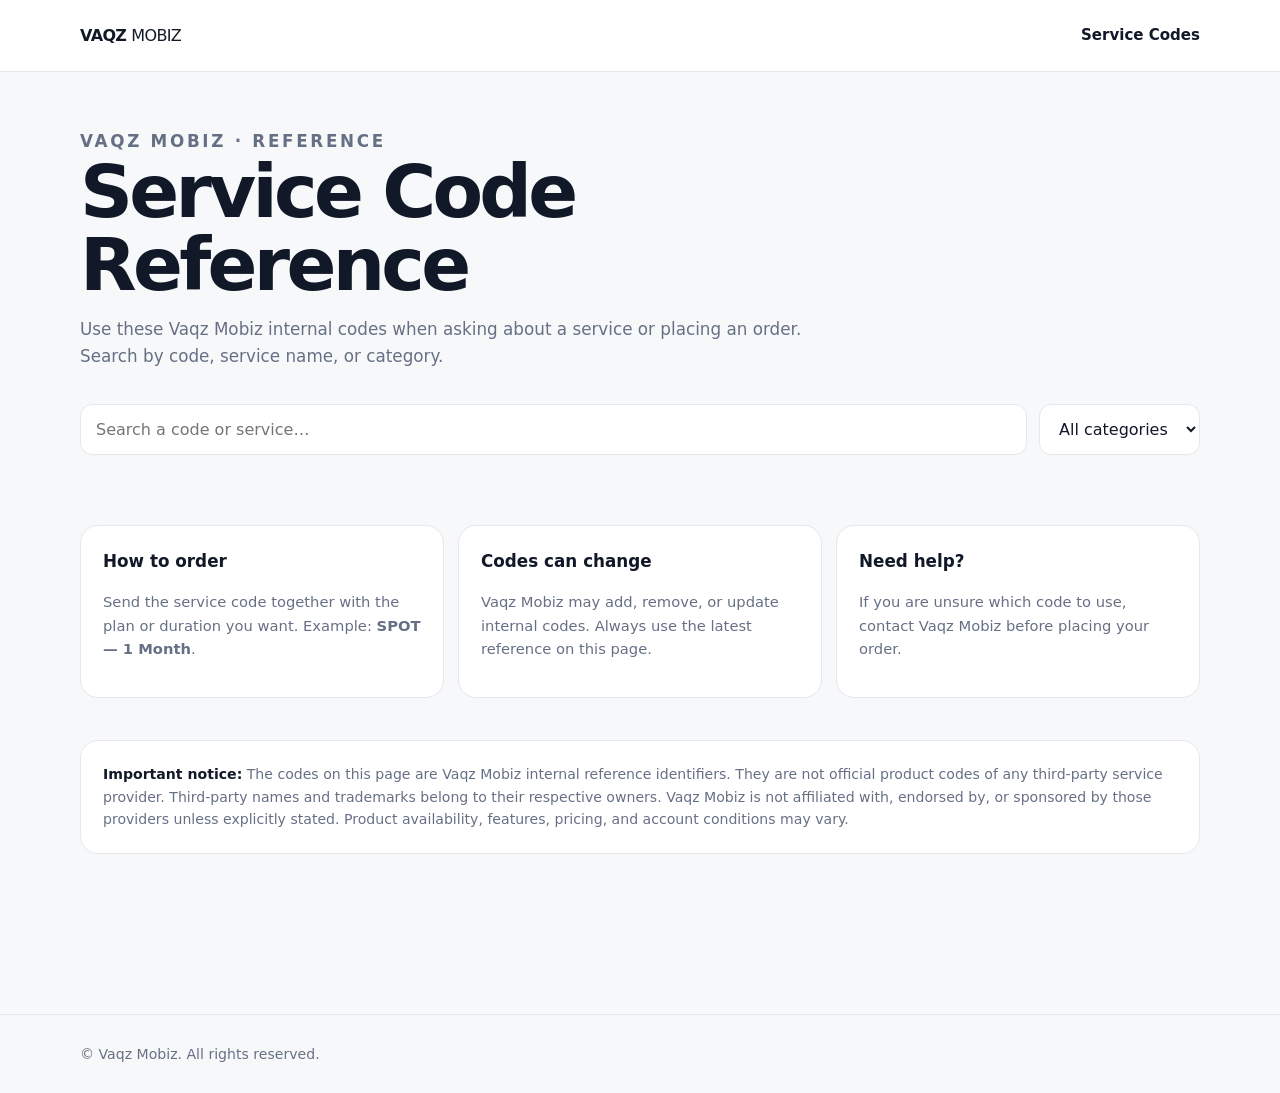
==== codes/index.html @ ef3b62f0 "Add Vaqz Mobiz service code reference page" ====
<!doctype html>
<html lang="en">
<head>
  <meta charset="utf-8">
  <meta name="viewport" content="width=device-width, initial-scale=1">
  <meta name="description" content="Vaqz Mobiz service code reference — a quick guide to internal product codes.">
  <title>Service Codes — Vaqz Mobiz</title>
  <link rel="stylesheet" href="../assets/css/style.css">
</head>
<body>
  <header class="site-header">
    <a class="brand" href="../" aria-label="Vaqz Mobiz home">VAQZ <span>MOBIZ</span></a>
    <nav aria-label="Primary navigation"><a href="./">Service Codes</a></nav>
  </header>

  <main class="container page">
    <section class="page-header">
      <p class="eyebrow">VAQZ MOBIZ · REFERENCE</p>
      <h1>Service Code Reference</h1>
      <p>Use these Vaqz Mobiz internal codes when asking about a service or placing an order. Search by code, service name, or category.</p>
    </section>

    <section aria-label="Service code search">
      <div class="toolbar">
        <input id="search" class="search" type="search" placeholder="Search a code or service…" autocomplete="off" aria-label="Search service codes">
        <select id="category" class="filter" aria-label="Filter by category">
          <option value="all">All categories</option>
        </select>
      </div>
      <p id="count" class="category" aria-live="polite"></p>
      <div id="codes" class="codes-grid" aria-live="polite"></div>
    </section>

    <section class="info-grid" aria-label="Customer information">
      <article class="info-card"><h2>How to order</h2><p>Send the service code together with the plan or duration you want. Example: <strong>SPOT — 1 Month</strong>.</p></article>
      <article class="info-card"><h2>Codes can change</h2><p>Vaqz Mobiz may add, remove, or update internal codes. Always use the latest reference on this page.</p></article>
      <article class="info-card"><h2>Need help?</h2><p>If you are unsure which code to use, contact Vaqz Mobiz before placing your order.</p></article>
    </section>

    <aside class="notice">
      <strong>Important notice:</strong> The codes on this page are Vaqz Mobiz internal reference identifiers. They are not official product codes of any third-party service provider. Third-party names and trademarks belong to their respective owners. Vaqz Mobiz is not affiliated with, endorsed by, or sponsored by those providers unless explicitly stated. Product availability, features, pricing, and account conditions may vary.
    </aside>
  </main>

  <footer class="site-footer"><div class="container">© <span id="year"></span> Vaqz Mobiz. All rights reserved.</div></footer>
  <script src="../assets/js/codes.js"></script>
</body>
</html>
---- assets/css/style.css ----
:root{--vm-bg:#f7f8fa;--vm-surface:#fff;--vm-text:#111827;--vm-muted:#667085;--vm-border:#e4e7ec;--vm-accent:#111827;--vm-accent-soft:#f0f1f3;--vm-radius:18px;--vm-max:1120px}*{box-sizing:border-box}html{scroll-behavior:smooth}body{margin:0;font-family:Inter,ui-sans-serif,system-ui,-apple-system,BlinkMacSystemFont,"Segoe UI",sans-serif;background:var(--vm-bg);color:var(--vm-text);line-height:1.6}a{color:inherit}.container{width:min(var(--vm-max),calc(100% - 32px));margin-inline:auto}.site-header{min-height:72px;display:flex;align-items:center;justify-content:space-between;gap:24px;padding:0 max(16px,calc((100vw - var(--vm-max))/2));background:rgba(255,255,255,.92);border-bottom:1px solid var(--vm-border);position:sticky;top:0;z-index:20;backdrop-filter:blur(12px)}.brand{text-decoration:none;font-weight:900;letter-spacing:-.04em}.brand span{font-weight:500}.site-header nav{display:flex;gap:20px}.site-header nav a{text-decoration:none;font-size:.94rem;font-weight:650}.site-header nav a:hover{opacity:.65}.hero{padding-block:clamp(72px,12vw,140px)}.eyebrow{margin:0 0 10px;font-size:.78rem;font-weight:800;letter-spacing:.16em}.hero h1{max-width:760px;margin:0;font-size:clamp(2.5rem,7vw,5.4rem);line-height:.98;letter-spacing:-.055em}.lead{max-width:680px;margin:24px 0 32px;color:var(--vm-muted);font-size:clamp(1rem,2vw,1.18rem)}.button{display:inline-flex;align-items:center;justify-content:center;min-height:48px;padding:0 20px;border-radius:999px;background:var(--vm-accent);color:#fff;text-decoration:none;font-weight:750}.site-footer{margin-top:80px;padding:28px 0;border-top:1px solid var(--vm-border);color:var(--vm-muted);font-size:.88rem}.page{padding:56px 0 80px}.page-header{max-width:760px;margin-bottom:34px}.page-header h1{margin:0 0 14px;font-size:clamp(2.4rem,6vw,4.6rem);line-height:1;letter-spacing:-.05em}.page-header p{margin:0;color:var(--vm-muted);font-size:1.05rem}.toolbar{display:grid;grid-template-columns:1fr auto;gap:12px;margin:28px 0}.search,.filter{min-height:50px;width:100%;background:var(--vm-surface);border:1px solid var(--vm-border);color:var(--vm-text);padding:12px 15px;border-radius:12px;font:inherit;outline:none}.search:focus,.filter:focus{border-color:#98a2b3;box-shadow:0 0 0 3px var(--vm-accent-soft)}.codes-grid{display:grid;grid-template-columns:repeat(3,1fr);gap:14px}.code-card{background:var(--vm-surface);border:1px solid var(--vm-border);border-radius:var(--vm-radius);padding:20px;transition:transform .18s,box-shadow .18s}.code-card:hover{transform:translateY(-2px);box-shadow:0 10px 28px rgba(16,24,40,.06)}.code{display:inline-flex;background:var(--vm-accent-soft);padding:5px 9px;border-radius:8px;font-weight:850;letter-spacing:.08em;font-size:.78rem}.code-card h2{font-size:1.1rem;margin:16px 0 5px}.category{color:var(--vm-muted);font-size:.85rem}.info-grid{display:grid;grid-template-columns:repeat(3,1fr);gap:14px;margin-top:42px}.info-card{border:1px solid var(--vm-border);background:var(--vm-surface);border-radius:var(--vm-radius);padding:22px}.info-card h2{margin-top:0;font-size:1.05rem}.info-card p{color:var(--vm-muted);font-size:.92rem}.notice{margin-top:42px;border:1px solid var(--vm-border);border-radius:var(--vm-radius);padding:22px;background:var(--vm-surface);color:var(--vm-muted);font-size:.88rem}.notice strong{color:var(--vm-text)}.empty{grid-column:1/-1;text-align:center;padding:45px;color:var(--vm-muted)}@media(max-width:800px){.codes-grid,.info-grid{grid-template-columns:repeat(2,1fr)}}@media(max-width:560px){.site-header{padding:0 12px}.hero{padding-block:72px 90px}.toolbar{grid-template-columns:1fr}.codes-grid,.info-grid{grid-template-columns:1fr}.page{padding-top:42px}.container{width:min(var(--vm-max),calc(100% - 24px))}}
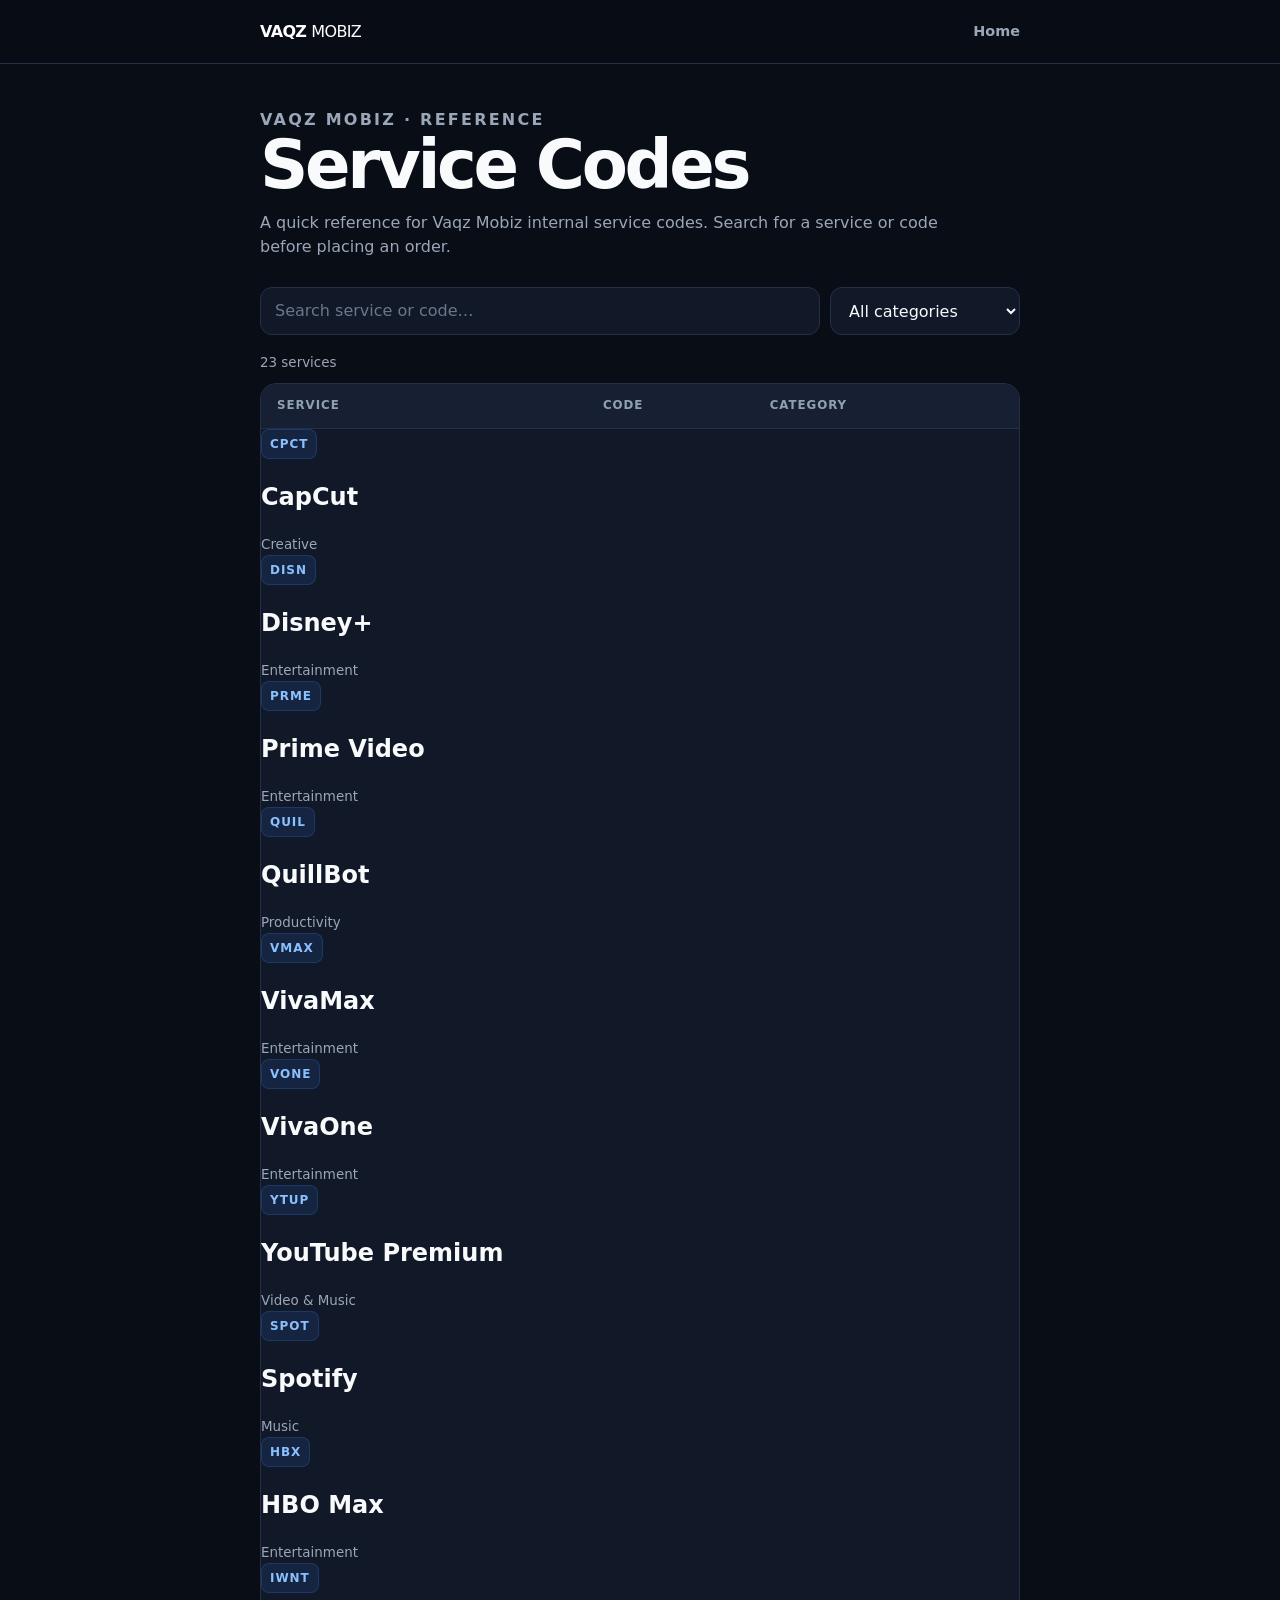
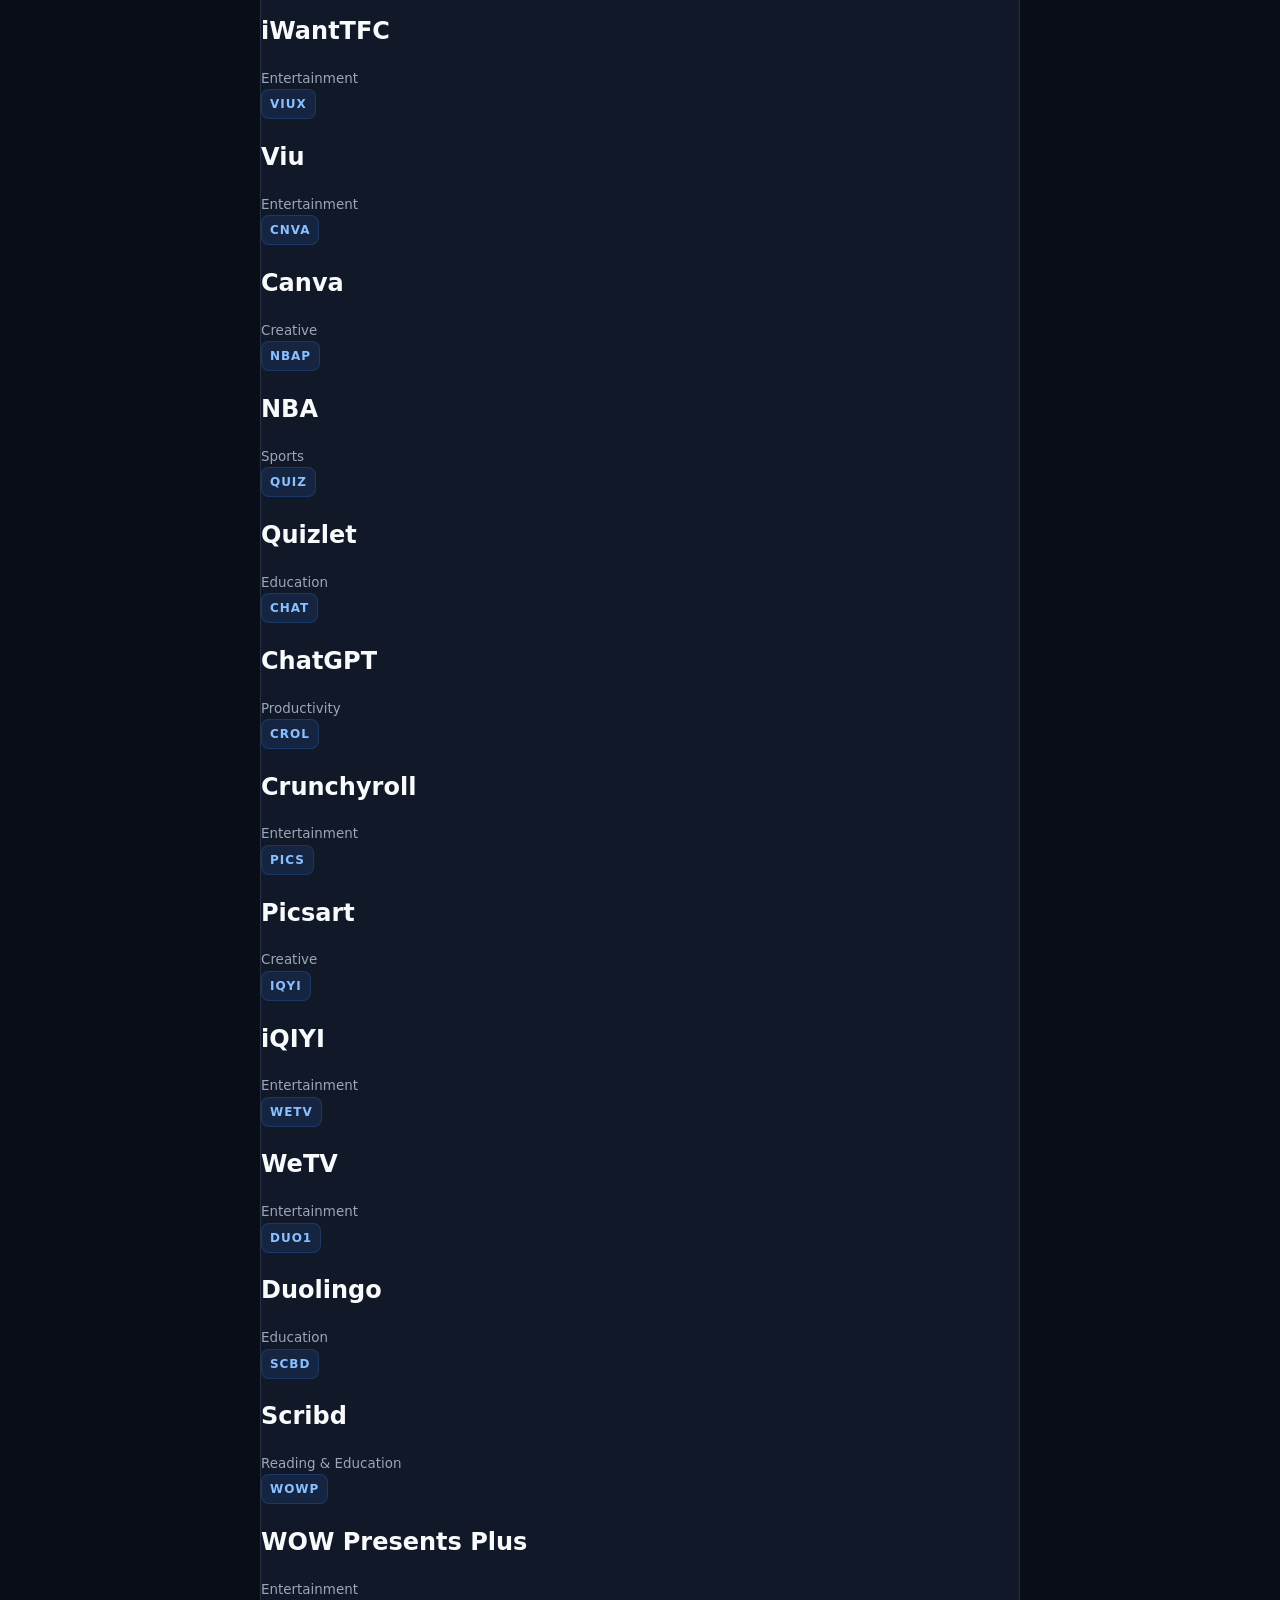
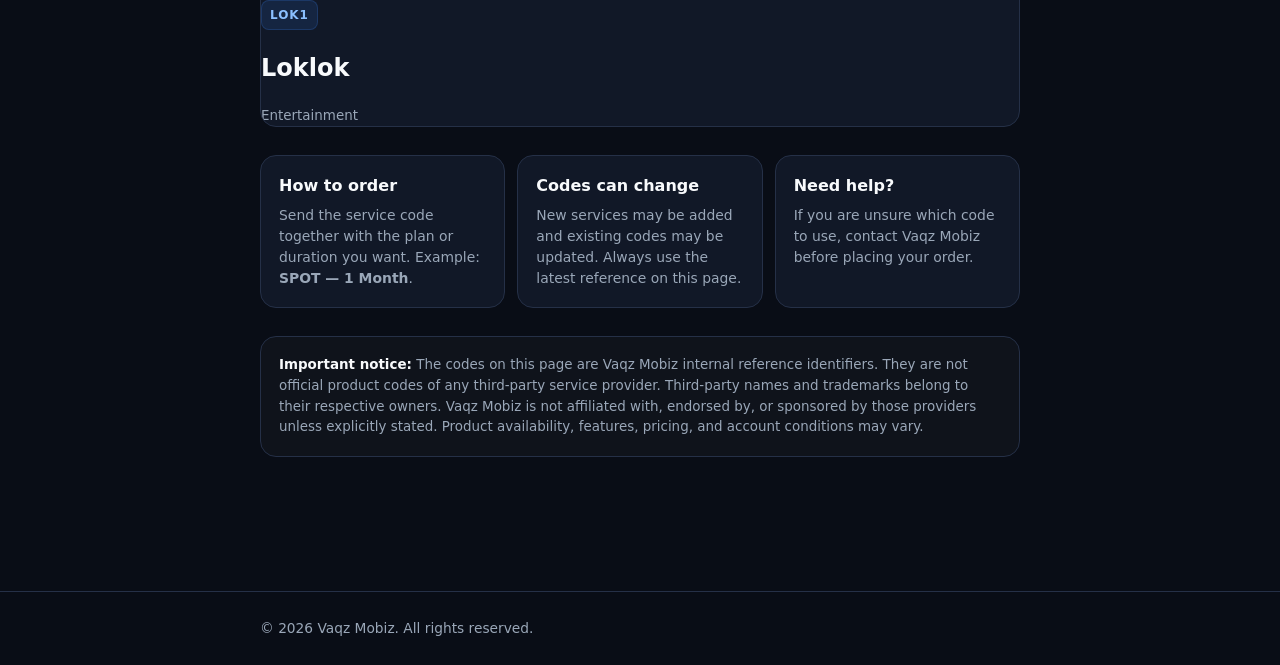
==== commit e31b7d70: "Redesign service codes as responsive reference table" ====
--- a/codes/index.html
+++ b/codes/index.html
@@ -4,36 +4,49 @@
   <meta charset="utf-8">
   <meta name="viewport" content="width=device-width, initial-scale=1">
   <meta name="description" content="Vaqz Mobiz service code reference — a quick guide to internal product codes.">
+  <meta name="theme-color" content="#090d16">
   <title>Service Codes — Vaqz Mobiz</title>
   <link rel="stylesheet" href="../assets/css/style.css">
 </head>
 <body>
   <header class="site-header">
     <a class="brand" href="../" aria-label="Vaqz Mobiz home">VAQZ <span>MOBIZ</span></a>
-    <nav aria-label="Primary navigation"><a href="./">Service Codes</a></nav>
+    <nav aria-label="Primary navigation"><a href="../">Home</a></nav>
   </header>
 
   <main class="container page">
     <section class="page-header">
       <p class="eyebrow">VAQZ MOBIZ · REFERENCE</p>
-      <h1>Service Code Reference</h1>
-      <p>Use these Vaqz Mobiz internal codes when asking about a service or placing an order. Search by code, service name, or category.</p>
+      <h1>Service Codes</h1>
+      <p>A quick reference for Vaqz Mobiz internal service codes. Search for a service or code before placing an order.</p>
     </section>
 
-    <section aria-label="Service code search">
+    <section aria-label="Service code directory">
       <div class="toolbar">
-        <input id="search" class="search" type="search" placeholder="Search a code or service…" autocomplete="off" aria-label="Search service codes">
+        <input id="search" class="search" type="search" placeholder="Search service or code…" autocomplete="off" aria-label="Search service codes">
         <select id="category" class="filter" aria-label="Filter by category">
           <option value="all">All categories</option>
         </select>
       </div>
-      <p id="count" class="category" aria-live="polite"></p>
-      <div id="codes" class="codes-grid" aria-live="polite"></div>
+      <p id="count" class="result-count" aria-live="polite"></p>
+
+      <div class="table-wrap">
+        <table class="code-table">
+          <thead>
+            <tr>
+              <th scope="col">Service</th>
+              <th scope="col">Code</th>
+              <th scope="col">Category</th>
+            </tr>
+          </thead>
+          <tbody id="codes" aria-live="polite"></tbody>
+        </table>
+      </div>
     </section>
 
     <section class="info-grid" aria-label="Customer information">
       <article class="info-card"><h2>How to order</h2><p>Send the service code together with the plan or duration you want. Example: <strong>SPOT — 1 Month</strong>.</p></article>
-      <article class="info-card"><h2>Codes can change</h2><p>Vaqz Mobiz may add, remove, or update internal codes. Always use the latest reference on this page.</p></article>
+      <article class="info-card"><h2>Codes can change</h2><p>New services may be added and existing codes may be updated. Always use the latest reference on this page.</p></article>
       <article class="info-card"><h2>Need help?</h2><p>If you are unsure which code to use, contact Vaqz Mobiz before placing your order.</p></article>
     </section>
 
--- a/assets/css/style.css
+++ b/assets/css/style.css
@@ -1 +1,5 @@
-:root{--vm-bg:#f7f8fa;--vm-surface:#fff;--vm-text:#111827;--vm-muted:#667085;--vm-border:#e4e7ec;--vm-accent:#111827;--vm-accent-soft:#f0f1f3;--vm-radius:18px;--vm-max:1120px}*{box-sizing:border-box}html{scroll-behavior:smooth}body{margin:0;font-family:Inter,ui-sans-serif,system-ui,-apple-system,BlinkMacSystemFont,"Segoe UI",sans-serif;background:var(--vm-bg);color:var(--vm-text);line-height:1.6}a{color:inherit}.container{width:min(var(--vm-max),calc(100% - 32px));margin-inline:auto}.site-header{min-height:72px;display:flex;align-items:center;justify-content:space-between;gap:24px;padding:0 max(16px,calc((100vw - var(--vm-max))/2));background:rgba(255,255,255,.92);border-bottom:1px solid var(--vm-border);position:sticky;top:0;z-index:20;backdrop-filter:blur(12px)}.brand{text-decoration:none;font-weight:900;letter-spacing:-.04em}.brand span{font-weight:500}.site-header nav{display:flex;gap:20px}.site-header nav a{text-decoration:none;font-size:.94rem;font-weight:650}.site-header nav a:hover{opacity:.65}.hero{padding-block:clamp(72px,12vw,140px)}.eyebrow{margin:0 0 10px;font-size:.78rem;font-weight:800;letter-spacing:.16em}.hero h1{max-width:760px;margin:0;font-size:clamp(2.5rem,7vw,5.4rem);line-height:.98;letter-spacing:-.055em}.lead{max-width:680px;margin:24px 0 32px;color:var(--vm-muted);font-size:clamp(1rem,2vw,1.18rem)}.button{display:inline-flex;align-items:center;justify-content:center;min-height:48px;padding:0 20px;border-radius:999px;background:var(--vm-accent);color:#fff;text-decoration:none;font-weight:750}.site-footer{margin-top:80px;padding:28px 0;border-top:1px solid var(--vm-border);color:var(--vm-muted);font-size:.88rem}.page{padding:56px 0 80px}.page-header{max-width:760px;margin-bottom:34px}.page-header h1{margin:0 0 14px;font-size:clamp(2.4rem,6vw,4.6rem);line-height:1;letter-spacing:-.05em}.page-header p{margin:0;color:var(--vm-muted);font-size:1.05rem}.toolbar{display:grid;grid-template-columns:1fr auto;gap:12px;margin:28px 0}.search,.filter{min-height:50px;width:100%;background:var(--vm-surface);border:1px solid var(--vm-border);color:var(--vm-text);padding:12px 15px;border-radius:12px;font:inherit;outline:none}.search:focus,.filter:focus{border-color:#98a2b3;box-shadow:0 0 0 3px var(--vm-accent-soft)}.codes-grid{display:grid;grid-template-columns:repeat(3,1fr);gap:14px}.code-card{background:var(--vm-surface);border:1px solid var(--vm-border);border-radius:var(--vm-radius);padding:20px;transition:transform .18s,box-shadow .18s}.code-card:hover{transform:translateY(-2px);box-shadow:0 10px 28px rgba(16,24,40,.06)}.code{display:inline-flex;background:var(--vm-accent-soft);padding:5px 9px;border-radius:8px;font-weight:850;letter-spacing:.08em;font-size:.78rem}.code-card h2{font-size:1.1rem;margin:16px 0 5px}.category{color:var(--vm-muted);font-size:.85rem}.info-grid{display:grid;grid-template-columns:repeat(3,1fr);gap:14px;margin-top:42px}.info-card{border:1px solid var(--vm-border);background:var(--vm-surface);border-radius:var(--vm-radius);padding:22px}.info-card h2{margin-top:0;font-size:1.05rem}.info-card p{color:var(--vm-muted);font-size:.92rem}.notice{margin-top:42px;border:1px solid var(--vm-border);border-radius:var(--vm-radius);padding:22px;background:var(--vm-surface);color:var(--vm-muted);font-size:.88rem}.notice strong{color:var(--vm-text)}.empty{grid-column:1/-1;text-align:center;padding:45px;color:var(--vm-muted)}@media(max-width:800px){.codes-grid,.info-grid{grid-template-columns:repeat(2,1fr)}}@media(max-width:560px){.site-header{padding:0 12px}.hero{padding-block:72px 90px}.toolbar{grid-template-columns:1fr}.codes-grid,.info-grid{grid-template-columns:1fr}.page{padding-top:42px}.container{width:min(var(--vm-max),calc(100% - 24px))}}+:root{--vm-bg:#090d16;--vm-surface:#111827;--vm-surface-2:#172033;--vm-text:#f8fafc;--vm-muted:#9aa7b8;--vm-border:#253047;--vm-accent:#3b82f6;--vm-accent-soft:rgba(59,130,246,.13);--vm-radius:16px;--vm-max:760px}*{box-sizing:border-box}html{scroll-behavior:smooth}body{margin:0;background:var(--vm-bg);color:var(--vm-text);font-family:Inter,ui-sans-serif,system-ui,-apple-system,BlinkMacSystemFont,"Segoe UI",sans-serif;line-height:1.5}a{color:inherit}.container{width:min(var(--vm-max),calc(100% - 32px));margin-inline:auto}.site-header{min-height:64px;display:flex;align-items:center;justify-content:space-between;gap:20px;padding:0 max(16px,calc((100vw - var(--vm-max))/2));background:rgba(9,13,22,.94);border-bottom:1px solid var(--vm-border);position:sticky;top:0;z-index:20;backdrop-filter:blur(12px)}.brand{text-decoration:none;font-weight:900;letter-spacing:-.04em;color:#fff}.brand span{font-weight:500}.site-header nav{display:flex;gap:18px}.site-header nav a{text-decoration:none;color:var(--vm-muted);font-size:.9rem;font-weight:650}.site-header nav a:hover{color:#fff}.hero{padding:72px 0 88px}.eyebrow{margin:0 0 10px;font-size:.76rem;font-weight:800;letter-spacing:.14em;color:#7fb4ff}.hero h1{max-width:680px;margin:0;font-size:clamp(2.5rem,8vw,4.8rem);line-height:.98;letter-spacing:-.055em}.lead{max-width:650px;margin:20px 0 28px;color:var(--vm-muted);font-size:1.05rem}.button{display:inline-flex;align-items:center;justify-content:center;min-height:48px;padding:0 20px;border-radius:12px;background:var(--vm-accent);color:#fff;text-decoration:none;font-weight:750}.site-footer{margin-top:64px;padding:26px 0;border-top:1px solid var(--vm-border);color:var(--vm-muted);font-size:.86rem}.page{padding:44px 0 70px}.page-header{max-width:720px;margin-bottom:28px}.page-header h1{margin:0 0 12px;font-size:clamp(2.2rem,7vw,4.2rem);line-height:1;letter-spacing:-.05em}.page-header p{margin:0;color:var(--vm-muted);font-size:1rem}.toolbar{display:grid;grid-template-columns:minmax(0,1fr) 190px;gap:10px;margin:24px 0 18px}.search,.filter{min-height:48px;width:100%;background:var(--vm-surface);border:1px solid var(--vm-border);color:var(--vm-text);padding:11px 14px;border-radius:12px;font:inherit;outline:none}.search::placeholder{color:#69778b}.search:focus,.filter:focus{border-color:#4f8fe8;box-shadow:0 0 0 3px var(--vm-accent-soft)}.table-wrap{overflow-x:auto;border:1px solid var(--vm-border);border-radius:var(--vm-radius);background:var(--vm-surface)}.code-table{width:100%;border-collapse:collapse;table-layout:fixed}.code-table th{padding:13px 16px;text-align:left;color:#8fa0b5;font-size:.74rem;text-transform:uppercase;letter-spacing:.08em;font-weight:800;background:var(--vm-surface-2);border-bottom:1px solid var(--vm-border)}.code-table td{padding:14px 16px;border-bottom:1px solid var(--vm-border);vertical-align:middle}.code-table tr:last-child td{border-bottom:0}.code-table tbody tr:hover{background:rgba(255,255,255,.025)}.code-table th:nth-child(1),.code-table td:nth-child(1){width:43%}.code-table th:nth-child(2),.code-table td:nth-child(2){width:22%}.code-table th:nth-child(3),.code-table td:nth-child(3){width:35%}.service-name{font-weight:750}.code{display:inline-flex;align-items:center;justify-content:center;background:var(--vm-accent-soft);border:1px solid rgba(59,130,246,.2);color:#8bc0ff;padding:5px 8px;border-radius:8px;font-size:.75rem;font-weight:900;letter-spacing:.08em}.category{color:var(--vm-muted);font-size:.84rem}.result-count{margin:0 0 10px;color:var(--vm-muted);font-size:.84rem}.info-grid{display:grid;grid-template-columns:repeat(3,1fr);gap:12px;margin-top:28px}.info-card{border:1px solid var(--vm-border);background:var(--vm-surface);border-radius:var(--vm-radius);padding:18px}.info-card h2{margin:0 0 7px;font-size:1rem}.info-card p{margin:0;color:var(--vm-muted);font-size:.87rem}.notice{margin-top:28px;border:1px solid var(--vm-border);border-radius:var(--vm-radius);padding:18px;background:rgba(255,255,255,.025);color:var(--vm-muted);font-size:.84rem}.notice strong{color:var(--vm-text)}.empty{padding:38px 20px;text-align:center;color:var(--vm-muted)}
+/* Existing Vaqz Mobiz homepage */
+.site-shell{min-height:100vh;display:grid;place-items:center;padding:24px 14px;background:radial-gradient(circle at 50% -10%,rgba(59,130,246,.12),transparent 35%),var(--vm-bg)}.card{width:min(100%,520px);background:var(--vm-surface);border:1px solid var(--vm-border);border-radius:22px;padding:26px;box-shadow:0 24px 70px rgba(0,0,0,.28)}.header{text-align:center;margin-bottom:26px}.brand-mark{width:48px;height:48px;margin:0 auto 12px;display:grid;place-items:center;border-radius:14px;background:var(--vm-accent);color:#fff;font-weight:900}.header h1{margin:0;font-size:1.45rem;letter-spacing:-.025em}.header p{margin:6px 0 0;color:var(--vm-muted);font-size:.9rem}.section-title{margin:22px 0 10px;font-size:.92rem}.button-group{display:grid;gap:10px}.card .button{width:100%;min-height:52px;border:1px solid transparent}.button-icon{width:25px;margin-right:8px;font-weight:900;text-align:center}.button-telegram{background:#229ed9}.button-messenger{background:#1688ff}.button-channel{background:#1c9fe8}.button-facebook{background:#1877f2}.button-secondary{background:var(--vm-surface-2);border-color:var(--vm-border)!important}.notice{line-height:1.55}.card .notice{margin-top:20px}.footer{display:flex;justify-content:center;gap:8px;margin-top:22px;color:var(--vm-muted);font-size:.8rem}
+@media(max-width:700px){.info-grid{grid-template-columns:1fr}.toolbar{grid-template-columns:1fr}.container{width:min(var(--vm-max),calc(100% - 24px))}.site-header{padding:0 12px}.site-header nav a{font-size:.82rem}.page{padding-top:34px}.code-table th,.code-table td{padding:12px 11px}.code-table th{font-size:.68rem}.code-table td{font-size:.88rem}.code-table th:nth-child(1),.code-table td:nth-child(1){width:43%}.code-table th:nth-child(2),.code-table td:nth-child(2){width:22%}.code-table th:nth-child(3),.code-table td:nth-child(3){width:35%}.category{font-size:.76rem}}
+@media(max-width:390px){.code-table th,.code-table td{padding:11px 8px}.code-table td{font-size:.8rem}.code{font-size:.68rem;padding:4px 6px}.category{font-size:.7rem}.site-header{min-height:58px}.brand{font-size:.92rem}}
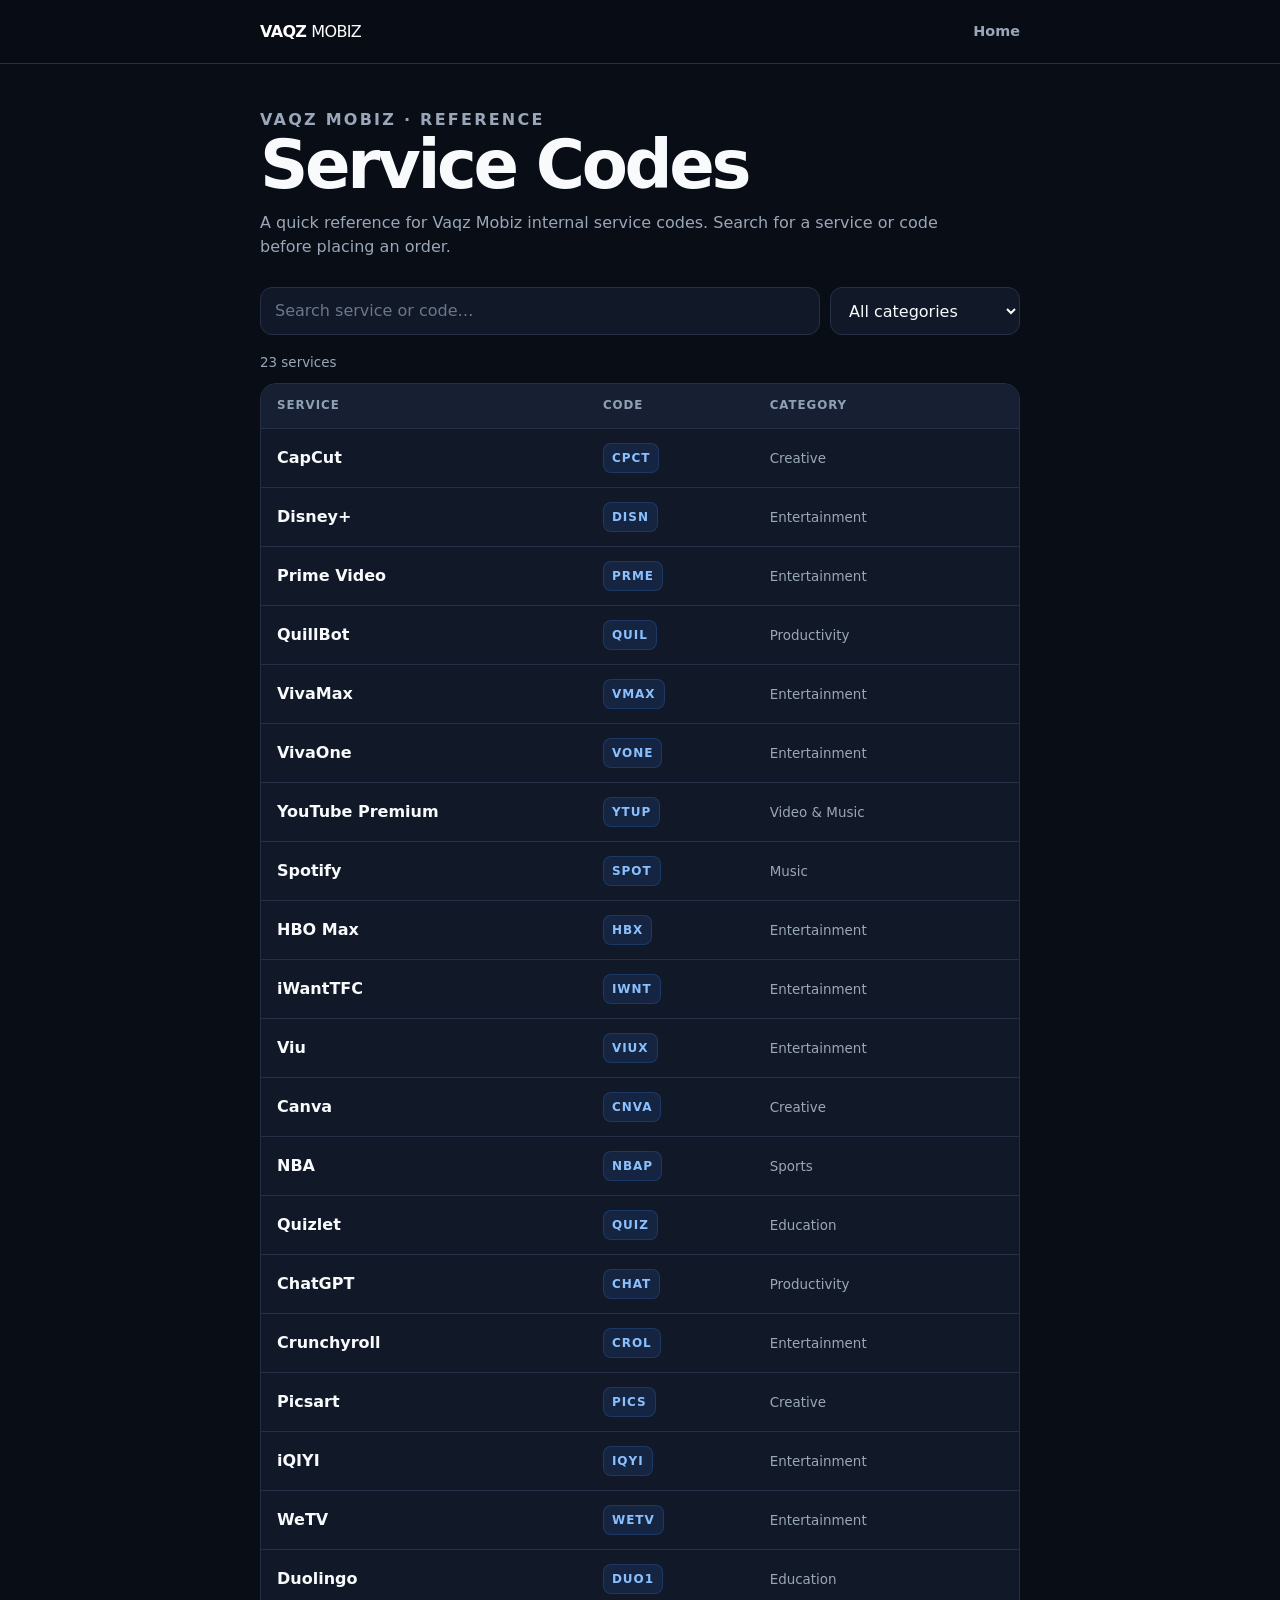
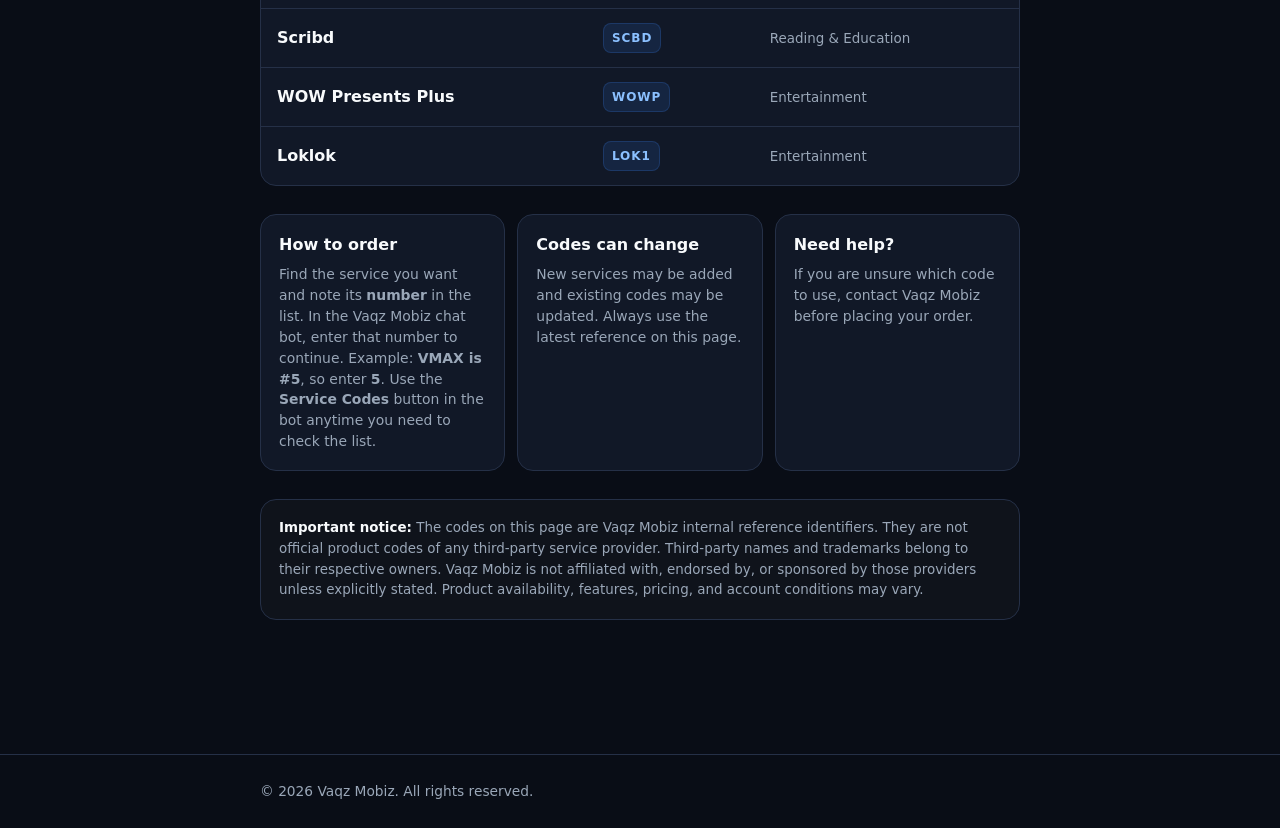
==== commit 0a3470e9: "Improve code page ordering instructions and add favicon" ====
--- a/codes/index.html
+++ b/codes/index.html
@@ -6,6 +6,7 @@
   <meta name="description" content="Vaqz Mobiz service code reference — a quick guide to internal product codes.">
   <meta name="theme-color" content="#090d16">
   <title>Service Codes — Vaqz Mobiz</title>
+  <link rel="icon" href="../assets/favicon.svg" type="image/svg+xml">
   <link rel="stylesheet" href="../assets/css/style.css">
 </head>
 <body>
@@ -45,7 +46,7 @@
     </section>
 
     <section class="info-grid" aria-label="Customer information">
-      <article class="info-card"><h2>How to order</h2><p>Send the service code together with the plan or duration you want. Example: <strong>SPOT — 1 Month</strong>.</p></article>
+      <article class="info-card"><h2>How to order</h2><p>Find the service you want and note its <strong>number</strong> in the list. In the Vaqz Mobiz chat bot, enter that number to continue. Example: <strong>VMAX is #5</strong>, so enter <strong>5</strong>. Use the <strong>Service Codes</strong> button in the bot anytime you need to check the list.</p></article>
       <article class="info-card"><h2>Codes can change</h2><p>New services may be added and existing codes may be updated. Always use the latest reference on this page.</p></article>
       <article class="info-card"><h2>Need help?</h2><p>If you are unsure which code to use, contact Vaqz Mobiz before placing your order.</p></article>
     </section>
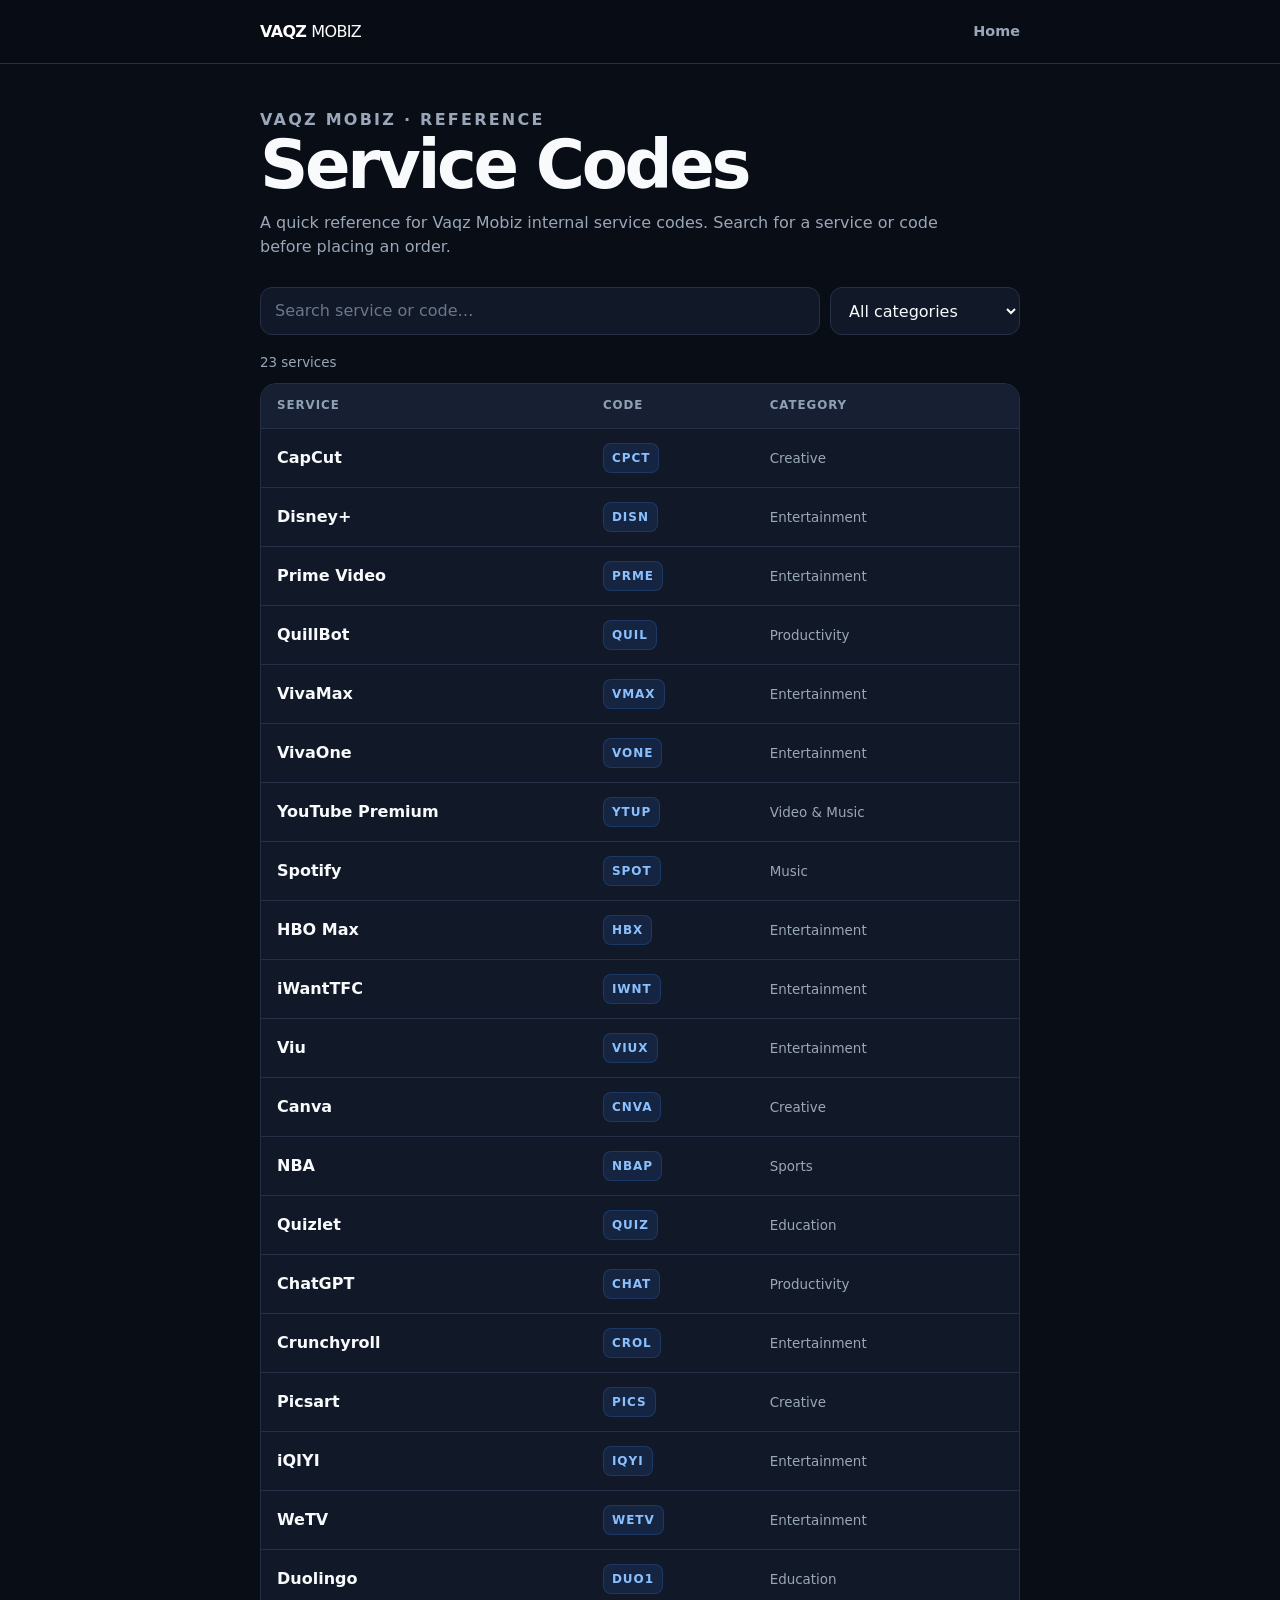
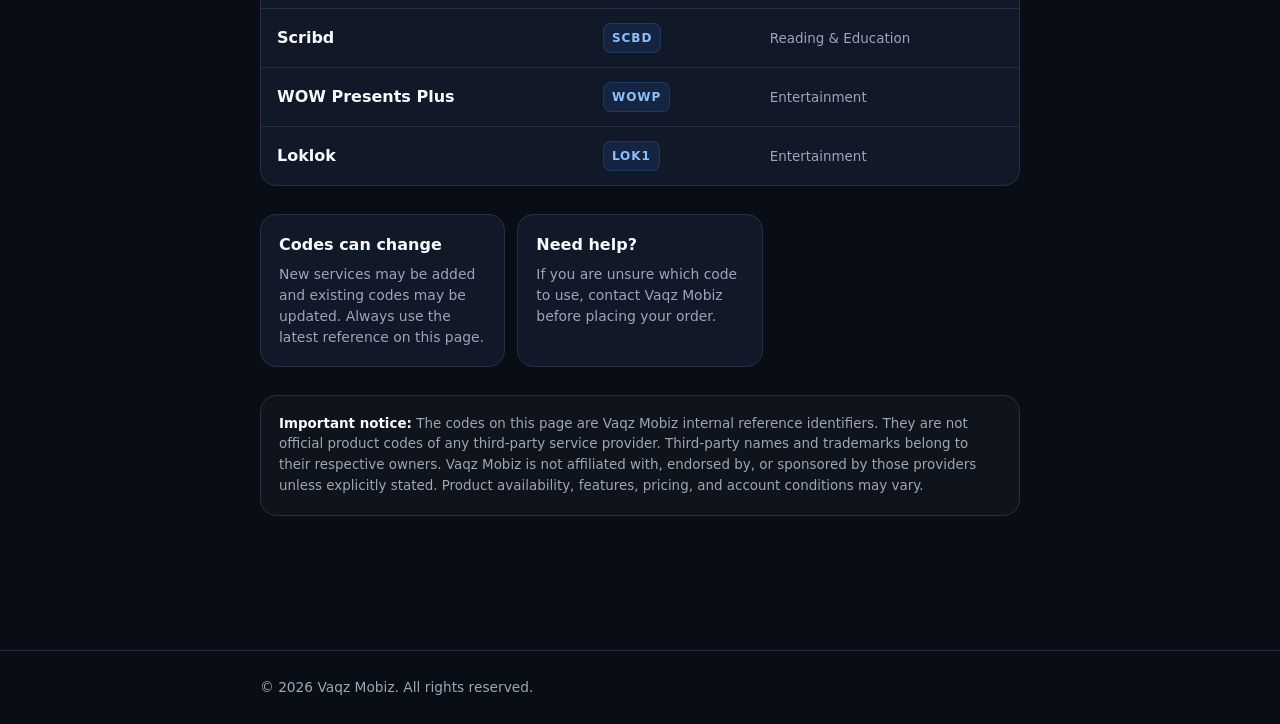
==== commit 9ecf5c93: "Remove How to Order section from service codes page" ====
--- a/codes/index.html
+++ b/codes/index.html
@@ -46,7 +46,6 @@
     </section>
 
     <section class="info-grid" aria-label="Customer information">
-      <article class="info-card"><h2>How to order</h2><p>Find the service you want and note its <strong>number</strong> in the list. In the Vaqz Mobiz chat bot, enter that number to continue. Example: <strong>VMAX is #5</strong>, so enter <strong>5</strong>. Use the <strong>Service Codes</strong> button in the bot anytime you need to check the list.</p></article>
       <article class="info-card"><h2>Codes can change</h2><p>New services may be added and existing codes may be updated. Always use the latest reference on this page.</p></article>
       <article class="info-card"><h2>Need help?</h2><p>If you are unsure which code to use, contact Vaqz Mobiz before placing your order.</p></article>
     </section>
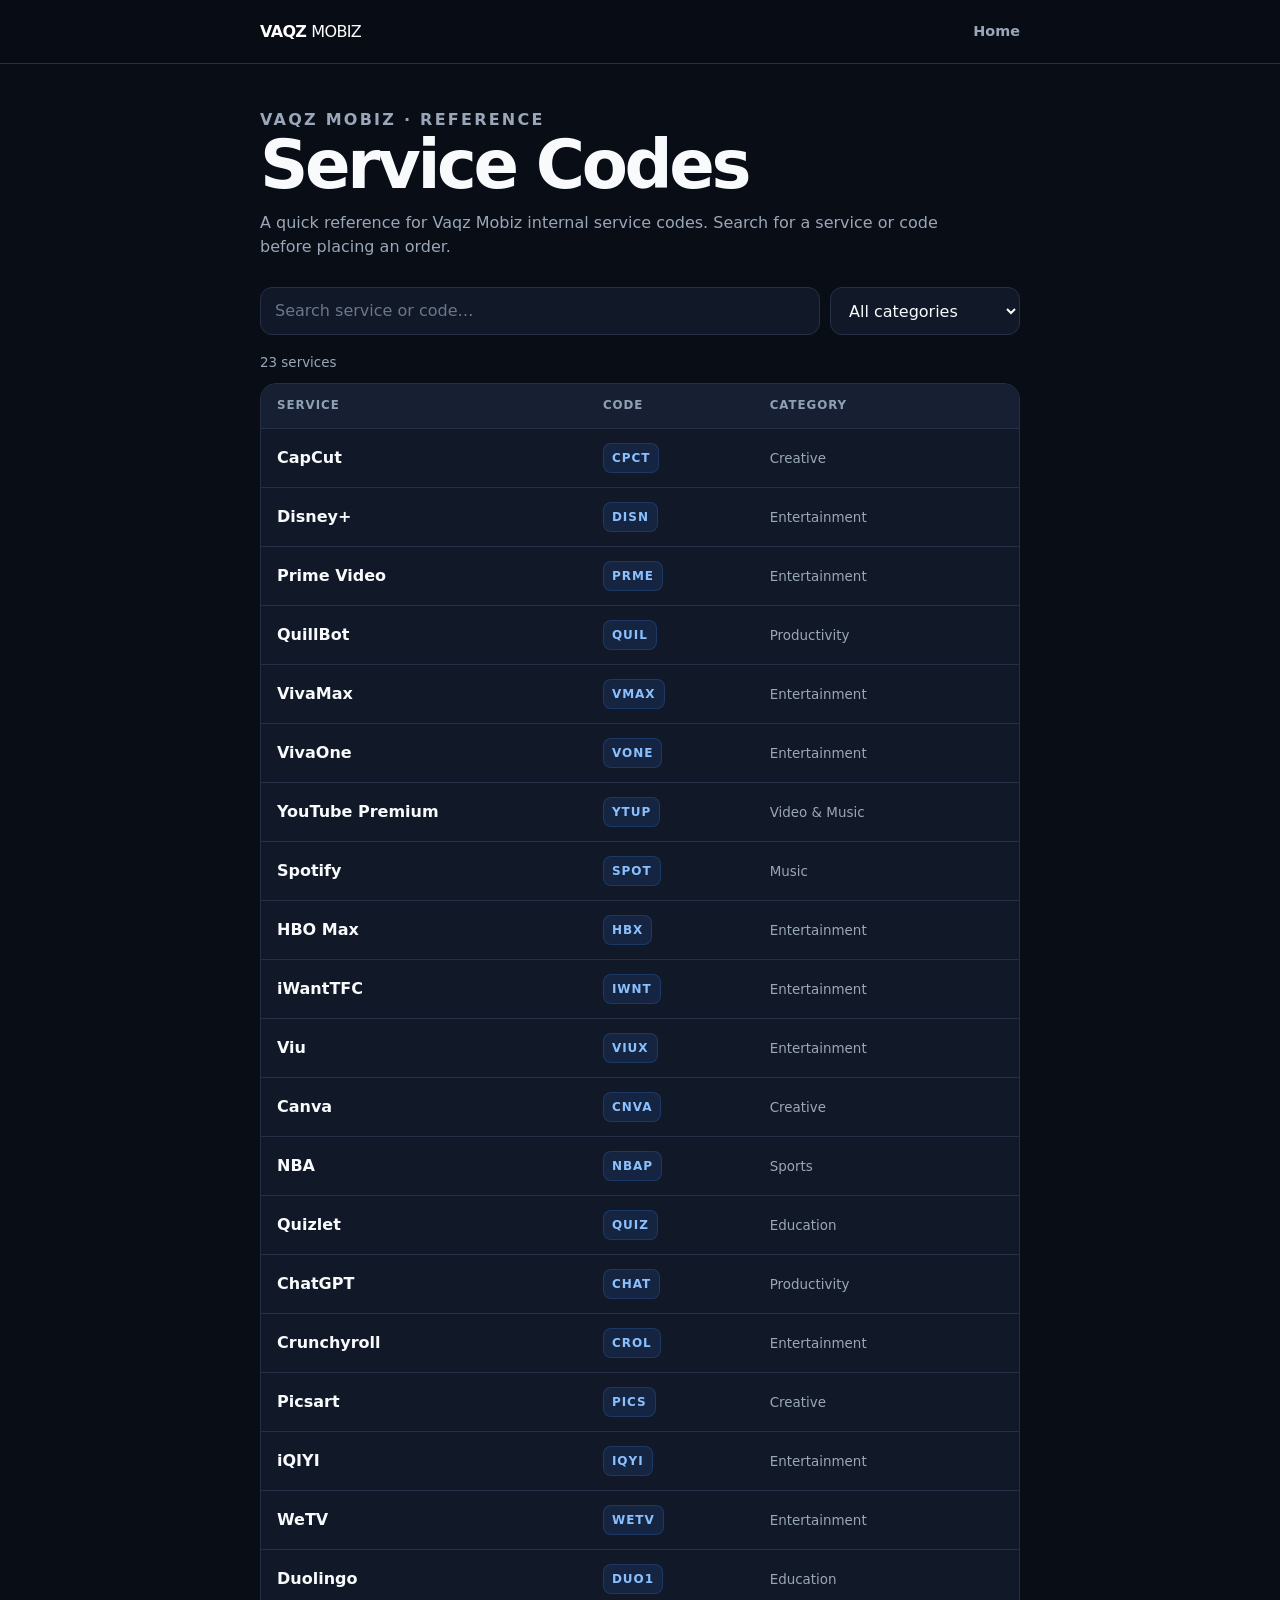
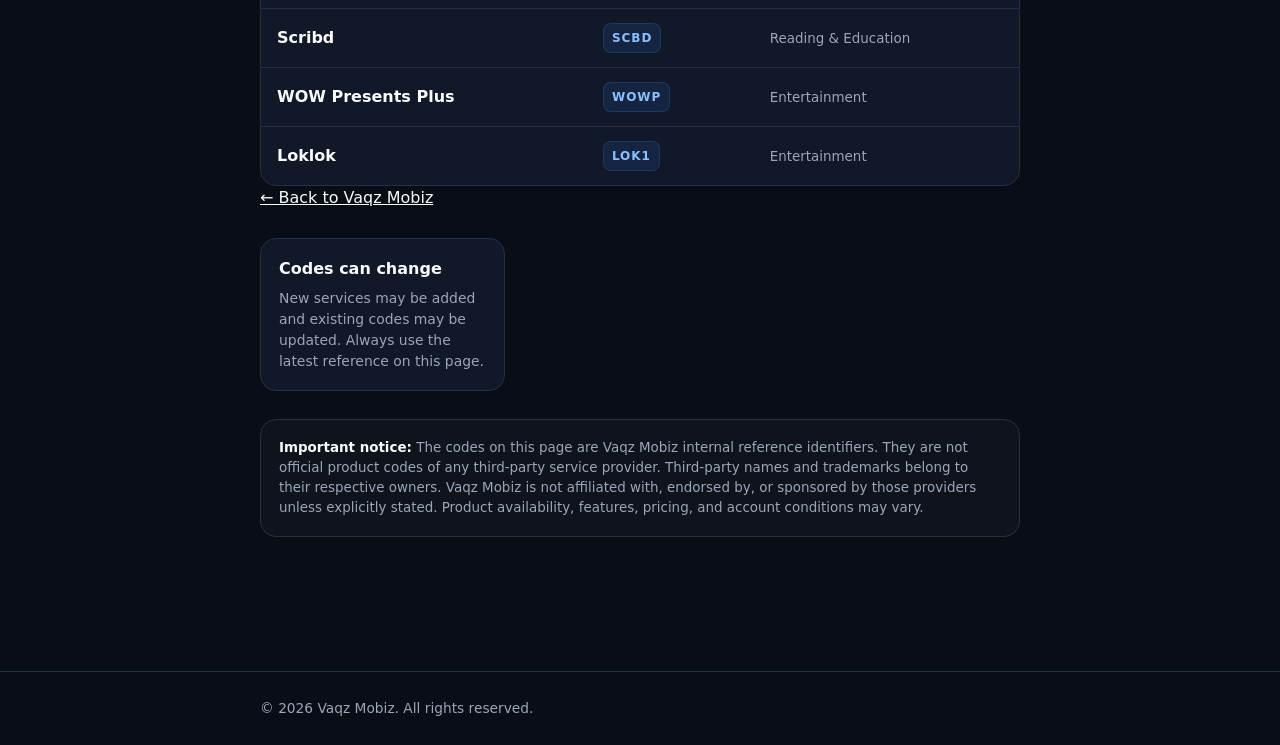
==== commit 191e758b: "Simplify service codes page and add home return link" ====
--- a/codes/index.html
+++ b/codes/index.html
@@ -45,9 +45,10 @@
       </div>
     </section>
 
+    <a class="back-link" href="../">← Back to Vaqz Mobiz</a>
+
     <section class="info-grid" aria-label="Customer information">
       <article class="info-card"><h2>Codes can change</h2><p>New services may be added and existing codes may be updated. Always use the latest reference on this page.</p></article>
-      <article class="info-card"><h2>Need help?</h2><p>If you are unsure which code to use, contact Vaqz Mobiz before placing your order.</p></article>
     </section>
 
     <aside class="notice">
--- a/assets/css/style.css
+++ b/assets/css/style.css
@@ -1,5 +1,5 @@
 :root{--vm-bg:#090d16;--vm-surface:#111827;--vm-surface-2:#172033;--vm-text:#f8fafc;--vm-muted:#9aa7b8;--vm-border:#253047;--vm-accent:#3b82f6;--vm-accent-soft:rgba(59,130,246,.13);--vm-radius:16px;--vm-max:760px}*{box-sizing:border-box}html{scroll-behavior:smooth}body{margin:0;background:var(--vm-bg);color:var(--vm-text);font-family:Inter,ui-sans-serif,system-ui,-apple-system,BlinkMacSystemFont,"Segoe UI",sans-serif;line-height:1.5}a{color:inherit}.container{width:min(var(--vm-max),calc(100% - 32px));margin-inline:auto}.site-header{min-height:64px;display:flex;align-items:center;justify-content:space-between;gap:20px;padding:0 max(16px,calc((100vw - var(--vm-max))/2));background:rgba(9,13,22,.94);border-bottom:1px solid var(--vm-border);position:sticky;top:0;z-index:20;backdrop-filter:blur(12px)}.brand{text-decoration:none;font-weight:900;letter-spacing:-.04em;color:#fff}.brand span{font-weight:500}.site-header nav{display:flex;gap:18px}.site-header nav a{text-decoration:none;color:var(--vm-muted);font-size:.9rem;font-weight:650}.site-header nav a:hover{color:#fff}.hero{padding:72px 0 88px}.eyebrow{margin:0 0 10px;font-size:.76rem;font-weight:800;letter-spacing:.14em;color:#7fb4ff}.hero h1{max-width:680px;margin:0;font-size:clamp(2.5rem,8vw,4.8rem);line-height:.98;letter-spacing:-.055em}.lead{max-width:650px;margin:20px 0 28px;color:var(--vm-muted);font-size:1.05rem}.button{display:inline-flex;align-items:center;justify-content:center;min-height:48px;padding:0 20px;border-radius:12px;background:var(--vm-accent);color:#fff;text-decoration:none;font-weight:750}.site-footer{margin-top:64px;padding:26px 0;border-top:1px solid var(--vm-border);color:var(--vm-muted);font-size:.86rem}.page{padding:44px 0 70px}.page-header{max-width:720px;margin-bottom:28px}.page-header h1{margin:0 0 12px;font-size:clamp(2.2rem,7vw,4.2rem);line-height:1;letter-spacing:-.05em}.page-header p{margin:0;color:var(--vm-muted);font-size:1rem}.toolbar{display:grid;grid-template-columns:minmax(0,1fr) 190px;gap:10px;margin:24px 0 18px}.search,.filter{min-height:48px;width:100%;background:var(--vm-surface);border:1px solid var(--vm-border);color:var(--vm-text);padding:11px 14px;border-radius:12px;font:inherit;outline:none}.search::placeholder{color:#69778b}.search:focus,.filter:focus{border-color:#4f8fe8;box-shadow:0 0 0 3px var(--vm-accent-soft)}.table-wrap{overflow-x:auto;border:1px solid var(--vm-border);border-radius:var(--vm-radius);background:var(--vm-surface)}.code-table{width:100%;border-collapse:collapse;table-layout:fixed}.code-table th{padding:13px 16px;text-align:left;color:#8fa0b5;font-size:.74rem;text-transform:uppercase;letter-spacing:.08em;font-weight:800;background:var(--vm-surface-2);border-bottom:1px solid var(--vm-border)}.code-table td{padding:14px 16px;border-bottom:1px solid var(--vm-border);vertical-align:middle}.code-table tr:last-child td{border-bottom:0}.code-table tbody tr:hover{background:rgba(255,255,255,.025)}.code-table th:nth-child(1),.code-table td:nth-child(1){width:43%}.code-table th:nth-child(2),.code-table td:nth-child(2){width:22%}.code-table th:nth-child(3),.code-table td:nth-child(3){width:35%}.service-name{font-weight:750}.code{display:inline-flex;align-items:center;justify-content:center;background:var(--vm-accent-soft);border:1px solid rgba(59,130,246,.2);color:#8bc0ff;padding:5px 8px;border-radius:8px;font-size:.75rem;font-weight:900;letter-spacing:.08em}.category{color:var(--vm-muted);font-size:.84rem}.result-count{margin:0 0 10px;color:var(--vm-muted);font-size:.84rem}.info-grid{display:grid;grid-template-columns:repeat(3,1fr);gap:12px;margin-top:28px}.info-card{border:1px solid var(--vm-border);background:var(--vm-surface);border-radius:var(--vm-radius);padding:18px}.info-card h2{margin:0 0 7px;font-size:1rem}.info-card p{margin:0;color:var(--vm-muted);font-size:.87rem}.notice{margin-top:28px;border:1px solid var(--vm-border);border-radius:var(--vm-radius);padding:18px;background:rgba(255,255,255,.025);color:var(--vm-muted);font-size:.84rem}.notice strong{color:var(--vm-text)}.empty{padding:38px 20px;text-align:center;color:var(--vm-muted)}
-/* Existing Vaqz Mobiz homepage */
-.site-shell{min-height:100vh;display:grid;place-items:center;padding:24px 14px;background:radial-gradient(circle at 50% -10%,rgba(59,130,246,.12),transparent 35%),var(--vm-bg)}.card{width:min(100%,520px);background:var(--vm-surface);border:1px solid var(--vm-border);border-radius:22px;padding:26px;box-shadow:0 24px 70px rgba(0,0,0,.28)}.header{text-align:center;margin-bottom:26px}.brand-mark{width:48px;height:48px;margin:0 auto 12px;display:grid;place-items:center;border-radius:14px;background:var(--vm-accent);color:#fff;font-weight:900}.header h1{margin:0;font-size:1.45rem;letter-spacing:-.025em}.header p{margin:6px 0 0;color:var(--vm-muted);font-size:.9rem}.section-title{margin:22px 0 10px;font-size:.92rem}.button-group{display:grid;gap:10px}.card .button{width:100%;min-height:52px;border:1px solid transparent}.button-icon{width:25px;margin-right:8px;font-weight:900;text-align:center}.button-telegram{background:#229ed9}.button-messenger{background:#1688ff}.button-channel{background:#1c9fe8}.button-facebook{background:#1877f2}.button-secondary{background:var(--vm-surface-2);border-color:var(--vm-border)!important}.notice{line-height:1.55}.card .notice{margin-top:20px}.footer{display:flex;justify-content:center;gap:8px;margin-top:22px;color:var(--vm-muted);font-size:.8rem}
-@media(max-width:700px){.info-grid{grid-template-columns:1fr}.toolbar{grid-template-columns:1fr}.container{width:min(var(--vm-max),calc(100% - 24px))}.site-header{padding:0 12px}.site-header nav a{font-size:.82rem}.page{padding-top:34px}.code-table th,.code-table td{padding:12px 11px}.code-table th{font-size:.68rem}.code-table td{font-size:.88rem}.code-table th:nth-child(1),.code-table td:nth-child(1){width:43%}.code-table th:nth-child(2),.code-table td:nth-child(2){width:22%}.code-table th:nth-child(3),.code-table td:nth-child(3){width:35%}.category{font-size:.76rem}}
-@media(max-width:390px){.code-table th,.code-table td{padding:11px 8px}.code-table td{font-size:.8rem}.code{font-size:.68rem;padding:4px 6px}.category{font-size:.7rem}.site-header{min-height:58px}.brand{font-size:.92rem}}+/* Vaqz Mobiz homepage */
+.site-shell{min-height:100vh;display:grid;place-items:center;padding:24px 14px;background:radial-gradient(circle at 50% -10%,rgba(59,130,246,.12),transparent 35%),var(--vm-bg)}.card{width:min(100%,520px);background:var(--vm-surface);border:1px solid var(--vm-border);border-radius:22px;padding:26px;box-shadow:0 24px 70px rgba(0,0,0,.28)}.header{text-align:center;margin-bottom:26px}.brand-mark{width:48px;height:48px;margin:0 auto 12px;display:grid;place-items:center;border-radius:14px;background:var(--vm-accent);color:#fff;font-weight:900}.header h1{margin:0;font-size:1.55rem;letter-spacing:-.025em}.header p{margin:6px 0 0;color:var(--vm-muted);font-size:.9rem}.section-title{margin:22px 0 4px;font-size:.92rem;text-transform:uppercase;letter-spacing:.06em}.section-subtitle,.section-note{margin:0 0 10px;color:var(--vm-muted);font-size:.82rem}.order-buttons,.updates-buttons{display:grid;grid-template-columns:1fr 1fr;gap:10px}.button-group{display:grid;gap:10px}.card .button{width:100%;min-height:52px;border:1px solid transparent}.button-icon{width:25px;margin-right:8px;font-weight:900;text-align:center}.button-telegram{background:#229ed9}.button-messenger{background:#1688ff}.button-channel{background:#1c9fe8}.button-facebook{background:#1877f2}.button-secondary{background:var(--vm-surface-2);border-color:var(--vm-border)!important}.help{margin-top:20px;padding:15px 16px;border:1px solid var(--vm-border);border-radius:14px;background:rgba(255,255,255,.025);color:var(--vm-muted);font-size:.82rem}.help strong{display:block;margin-bottom:4px;color:var(--vm-text);font-size:.88rem}.help p{margin:0}.help a{color:#8bc0ff;text-decoration:none;font-weight:700}.help a:hover{text-decoration:underline}.footer{display:flex;justify-content:center;gap:8px;margin-top:22px;color:var(--vm-muted);font-size:.8rem}
+@media(max-width:700px){.info-grid{grid-template-columns:1fr}.toolbar{grid-template-columns:1fr}.container{width:min(var(--vm-max),calc(100% - 24px))}.site-header{padding:0 12px}.site-header nav a{font-size:.82rem}.page{padding-top:34px}.code-table th,.code-table td{padding:12px 11px}.code-table th{font-size:.68rem}.code-table th:nth-child(1),.code-table td:nth-child(1){width:43%}.code-table th:nth-child(2),.code-table td:nth-child(2){width:22%}.code-table th:nth-child(3),.code-table td:nth-child(3){width:35%}.category{font-size:.76rem}.card{padding:22px}.order-buttons,.updates-buttons{grid-template-columns:1fr 1fr;gap:8px}.order-buttons .button,.updates-buttons .button{padding:0 10px;font-size:.84rem}.order-buttons .button-icon,.updates-buttons .button-icon{width:20px;margin-right:5px}}
+@media(max-width:390px){.code-table th,.code-table td{padding:11px 8px}.code-table td{font-size:.8rem}.code{font-size:.68rem;padding:4px 6px}.category{font-size:.7rem}.site-header{min-height:58px}.brand{font-size:.92rem}.order-buttons{grid-template-columns:1fr}.order-buttons .button{font-size:.9rem}.updates-buttons{grid-template-columns:1fr 1fr}.updates-buttons .button{font-size:.74rem;line-height:1.15;padding:0 7px}.updates-buttons .button-icon{width:17px;margin-right:3px}}
